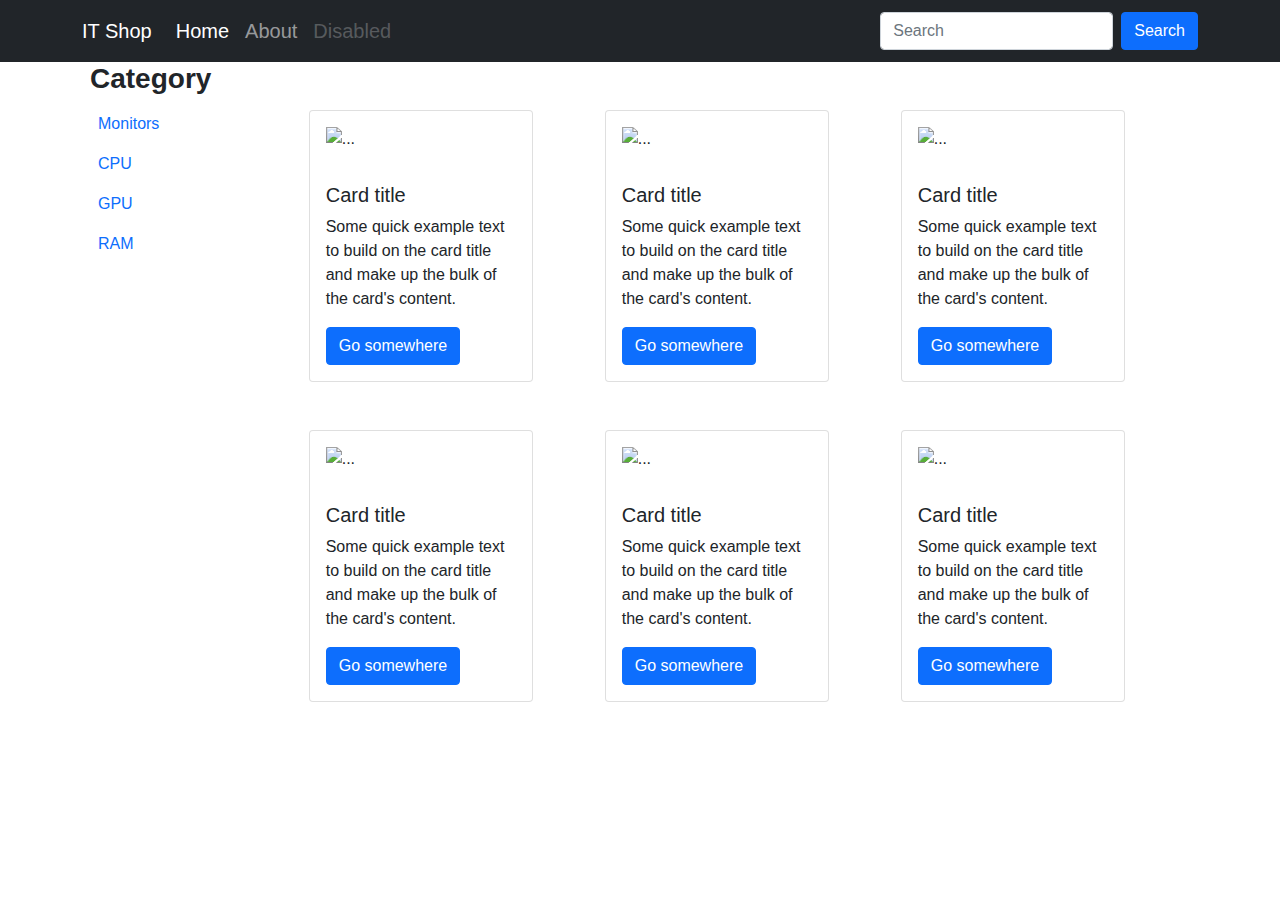
==== index.html @ 8e86a1ce "init" ====
<!DOCTYPE html>
<html lang="en">

<head>
	<meta charset="UTF-8">
	<meta http-equiv="X-UA-Compatible" content="IE=edge">
	<meta name="viewport" content="width=device-width, initial-scale=1.0">
	<link rel="stylesheet" href="assets/css/bootstrap.min.css">
	<link rel="stylesheet" href="assets/css/style.css">
	<title>Bootstrap</title>
</head>

<body>
	<div class="page">
		<header class="header">
			<nav class="navbar navbar-expand-lg navbar-dark bg-dark text-white">
				<div class="container">
					<a class="navbar-brand" href="#">IT Shop</a>
					<button class="navbar-toggler" type="button" data-bs-toggle="collapse" data-bs-target="#navbarSupportedContent" aria-controls="navbarSupportedContent" aria-expanded="false" aria-label="Toggle navigation">
						<span class="navbar-toggler-icon"></span>
					</button>
					<div class="collapse navbar-collapse " id="navbarSupportedContent">
						<ul class="navbar-nav me-auto mb-2 mb-lg-0 fs-5">
							<li class="nav-item">
								<a class="nav-link active" aria-current="page" href="#">Home</a>
							</li>
							<li class="nav-item">
								<a class="nav-link" href="#">About</a>
							</li>
							</li>
							<li class="nav-item">
								<a class="nav-link disabled">Disabled</a>
							</li>
						</ul>
						<form class="d-flex text-white">
							<input class="form-control me-2" type="search" placeholder="Search" aria-label="Search">
							<button class="btn btn-primary btn-outline-primary text-white" type="submit">Search</button>
						</form>
					</div>
				</div>
			</nav>
		</header>
		<main class="main">
			<div class="container">
				<div class="row">
					<!-- start left block -->
					<div class="col-auto">
						<h1 class="fs-3 text-dark text-start ms-2 fw-bold">Category</h1>
						<ul class="nav flex-column">
							<li class="nav-item">
								<a class="nav-link active" aria-current="page" href="#">Monitors</a>
							</li>
							<li class="nav-item">
								<a class="nav-link" href="#">CPU</a>
							</li>
							<li class="nav-item">
								<a class="nav-link" href="#">GPU</a>
							</li>
							<li class="nav-item">
								<a class="nav-link">RAM</a>
							</li>
						</ul>
					</div>
					<!-- end left block -->

					<!-- start right block -->
					<div class="col-9 m-auto mt-5">
						<div class="row gap-5 justify-content-center">
							<div class="col-auto">
								<div class="card" style="width: 14rem;">
									<img src="https://www.vodafone.ua/shop/media/wysiwyg/novosti/samsung_lc27r500fhixci_images_17617619779_1_.jpg" class="card-img-top img-fluid p-3" alt="...">
									<div class="card-body">
										<h5 class="card-title">Card title</h5>
										<p class="card-text">Some quick example text to build on the card title and make up the bulk of the card's content.</p>
										<a href="#" class="btn btn-primary">Go somewhere</a>
									</div>
								</div>
							</div>
							<div class="col-auto">
								<div class="card" style="width: 14rem;">
									<img src="https://www.vodafone.ua/shop/media/wysiwyg/novosti/samsung_lc27r500fhixci_images_17617619779_1_.jpg" class="card-img-top img-fluid p-3" alt="...">
									<div class="card-body">
										<h5 class="card-title">Card title</h5>
										<p class="card-text">Some quick example text to build on the card title and make up the bulk of the card's content.</p>
										<a href="#" class="btn btn-primary">Go somewhere</a>
									</div>
								</div>
							</div>
							<div class="col-auto">
								<div class="card" style="width: 14rem;">
									<img src="https://www.vodafone.ua/shop/media/wysiwyg/novosti/samsung_lc27r500fhixci_images_17617619779_1_.jpg" class="card-img-top img-fluid p-3" alt="...">
									<div class="card-body">
										<h5 class="card-title">Card title</h5>
										<p class="card-text">Some quick example text to build on the card title and make up the bulk of the card's content.</p>
										<a href="#" class="btn btn-primary">Go somewhere</a>
									</div>
								</div>
							</div>
							<div class="col-auto">
								<div class="card" style="width: 14rem;">
									<img src="https://www.vodafone.ua/shop/media/wysiwyg/novosti/samsung_lc27r500fhixci_images_17617619779_1_.jpg" class="card-img-top img-fluid p-3" alt="...">
									<div class="card-body">
										<h5 class="card-title">Card title</h5>
										<p class="card-text">Some quick example text to build on the card title and make up the bulk of the card's content.</p>
										<a href="#" class="btn btn-primary">Go somewhere</a>
									</div>
								</div>
							</div>
							<div class="col-auto">
								<div class="card" style="width: 14rem;">
									<img src="https://www.vodafone.ua/shop/media/wysiwyg/novosti/samsung_lc27r500fhixci_images_17617619779_1_.jpg" class="card-img-top img-fluid p-3" alt="...">
									<div class="card-body">
										<h5 class="card-title">Card title</h5>
										<p class="card-text">Some quick example text to build on the card title and make up the bulk of the card's content.</p>
										<a href="#" class="btn btn-primary">Go somewhere</a>
									</div>
								</div>
							</div>
							<div class="col-auto">
								<div class="card" style="width: 14rem;">
									<img src="https://www.vodafone.ua/shop/media/wysiwyg/novosti/samsung_lc27r500fhixci_images_17617619779_1_.jpg" class="card-img-top img-fluid p-3" alt="...">
									<div class="card-body">
										<h5 class="card-title">Card title</h5>
										<p class="card-text">Some quick example text to build on the card title and make up the bulk of the card's content.</p>
										<a href="#" class="btn btn-primary">Go somewhere</a>
									</div>
								</div>
							</div>
						</div>
					</div>
					<!-- end left block -->
				</div>
				<!--end row-->
			</div>
		</main>
	</div>
	<!--/.page-->
	<script src="assets/js/bootstrap.min.js"></script>
	<script src="assets/js/bootstrap.bundle.min.js"></script>
	<script src="assets/js/app.js"></script>
</body>

</html>
---- assets/css/style.css ----
body,
html {
  font-family: -apple-system, BlinkMacSystemFont, "Segoe UI", Roboto, Oxygen, Ubuntu, Cantarell, "Open Sans", "Helvetica Neue", sans-serif;
}
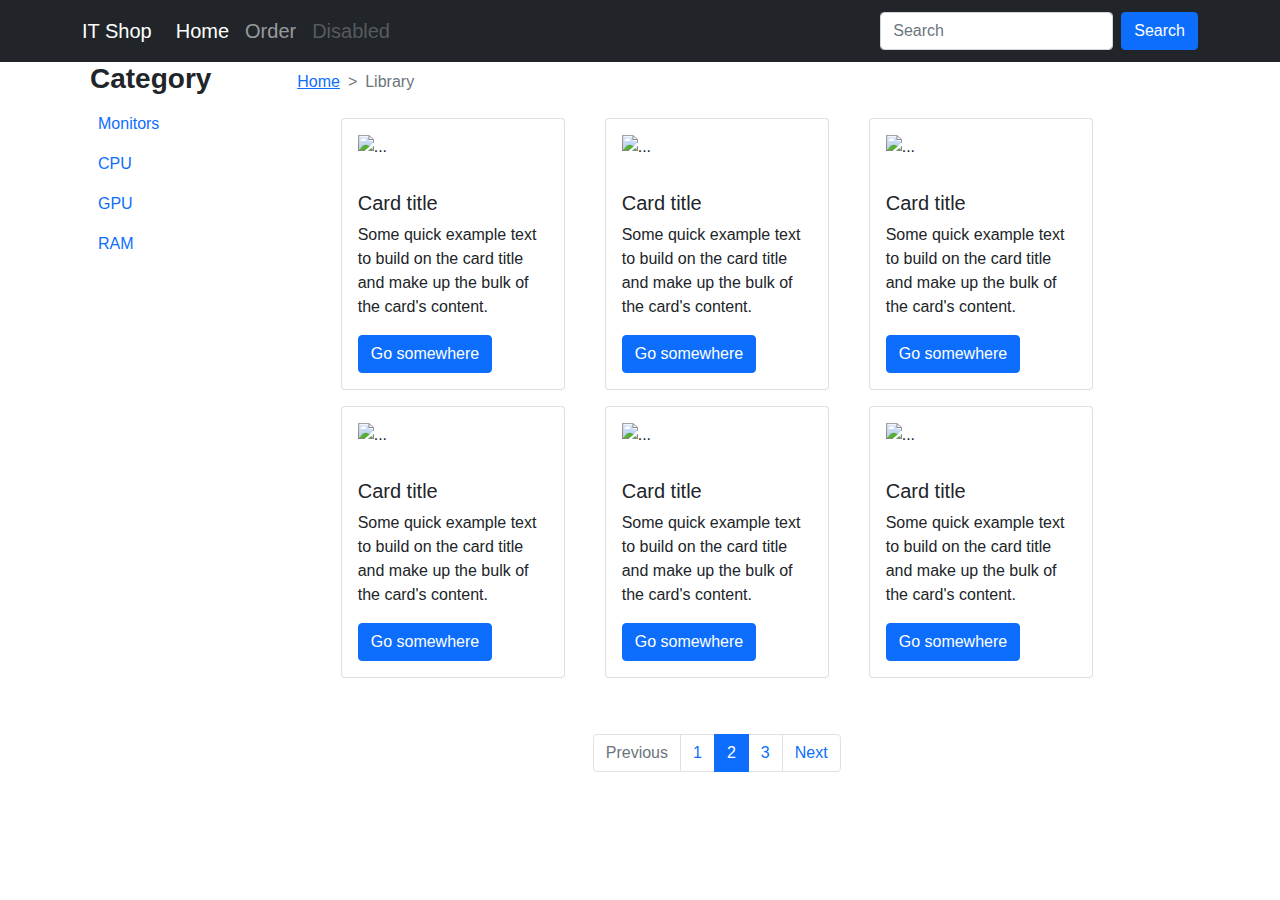
==== commit fda75701: "add order page" ====
--- a/index.html
+++ b/index.html
@@ -25,7 +25,7 @@
 								<a class="nav-link active" aria-current="page" href="#">Home</a>
 							</li>
 							<li class="nav-item">
-								<a class="nav-link" href="#">About</a>
+								<a class="nav-link" href="order.html">Order</a>
 							</li>
 							</li>
 							<li class="nav-item">
@@ -64,9 +64,17 @@
 					<!-- end left block -->
 
 					<!-- start right block -->
-					<div class="col-9 m-auto mt-5">
-						<div class="row gap-5 justify-content-center">
-							<div class="col-auto">
+					<div class="col-9 m-auto p-2">
+						<div class="row">
+							<nav style="--bs-breadcrumb-divider: '>';" aria-label="breadcrumb">
+								<ol class="breadcrumb">
+									<li class="breadcrumb-item"><a href="#">Home</a></li>
+									<li class="breadcrumb-item active" aria-current="page">Library</li>
+								</ol>
+							</nav>
+						</div>
+						<div class="row d-flex justify-content-center">
+							<div class="col-auto m-2">
 								<div class="card" style="width: 14rem;">
 									<img src="https://www.vodafone.ua/shop/media/wysiwyg/novosti/samsung_lc27r500fhixci_images_17617619779_1_.jpg" class="card-img-top img-fluid p-3" alt="...">
 									<div class="card-body">
@@ -76,7 +84,7 @@
 									</div>
 								</div>
 							</div>
-							<div class="col-auto">
+							<div class="col-auto m-2">
 								<div class="card" style="width: 14rem;">
 									<img src="https://www.vodafone.ua/shop/media/wysiwyg/novosti/samsung_lc27r500fhixci_images_17617619779_1_.jpg" class="card-img-top img-fluid p-3" alt="...">
 									<div class="card-body">
@@ -86,7 +94,7 @@
 									</div>
 								</div>
 							</div>
-							<div class="col-auto">
+							<div class="col-auto m-2">
 								<div class="card" style="width: 14rem;">
 									<img src="https://www.vodafone.ua/shop/media/wysiwyg/novosti/samsung_lc27r500fhixci_images_17617619779_1_.jpg" class="card-img-top img-fluid p-3" alt="...">
 									<div class="card-body">
@@ -96,7 +104,7 @@
 									</div>
 								</div>
 							</div>
-							<div class="col-auto">
+							<div class="col-auto m-2">
 								<div class="card" style="width: 14rem;">
 									<img src="https://www.vodafone.ua/shop/media/wysiwyg/novosti/samsung_lc27r500fhixci_images_17617619779_1_.jpg" class="card-img-top img-fluid p-3" alt="...">
 									<div class="card-body">
@@ -106,7 +114,7 @@
 									</div>
 								</div>
 							</div>
-							<div class="col-auto">
+							<div class="col-auto m-2">
 								<div class="card" style="width: 14rem;">
 									<img src="https://www.vodafone.ua/shop/media/wysiwyg/novosti/samsung_lc27r500fhixci_images_17617619779_1_.jpg" class="card-img-top img-fluid p-3" alt="...">
 									<div class="card-body">
@@ -116,7 +124,7 @@
 									</div>
 								</div>
 							</div>
-							<div class="col-auto">
+							<div class="col-auto m-2">
 								<div class="card" style="width: 14rem;">
 									<img src="https://www.vodafone.ua/shop/media/wysiwyg/novosti/samsung_lc27r500fhixci_images_17617619779_1_.jpg" class="card-img-top img-fluid p-3" alt="...">
 									<div class="card-body">
@@ -127,6 +135,21 @@
 								</div>
 							</div>
 						</div>
+						<nav class="m-5" aria-label="...">
+							<ul class="pagination justify-content-center">
+								<li class="page-item disabled">
+									<a class="page-link">Previous</a>
+								</li>
+								<li class="page-item"><a class="page-link" href="#">1</a></li>
+								<li class="page-item active" aria-current="page">
+									<a class="page-link" href="#">2</a>
+								</li>
+								<li class="page-item"><a class="page-link" href="#">3</a></li>
+								<li class="page-item">
+									<a class="page-link" href="#">Next</a>
+								</li>
+							</ul>
+						</nav>
 					</div>
 					<!-- end left block -->
 				</div>
